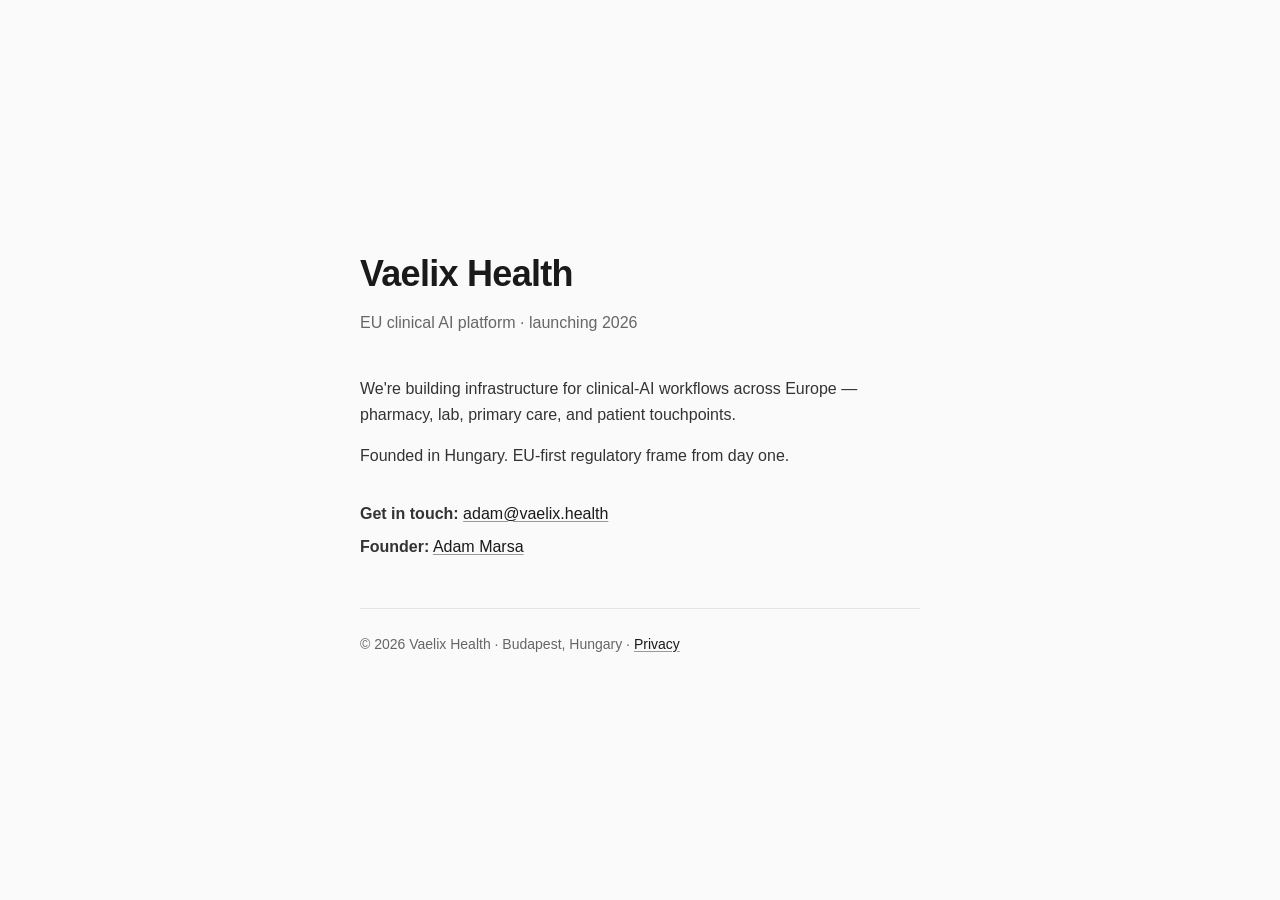
==== index.html @ f520565d "Initial commit: Vaelix Health placeholder site Static landing page + GDPR-minimum privacy policy. Do" ====
<!DOCTYPE html>
<html lang="en">
<head>
  <meta charset="UTF-8">
  <meta name="viewport" content="width=device-width, initial-scale=1.0">
  <meta name="description" content="Vaelix Health — EU clinical AI platform. Single longitudinal patient record across every healthcare touchpoint. Launching 2026.">
  <meta name="robots" content="index, follow">
  <meta property="og:title" content="Vaelix Health">
  <meta property="og:description" content="EU clinical AI platform. Launching 2026.">
  <meta property="og:url" content="https://vaelix.health">
  <meta property="og:type" content="website">
  <meta name="twitter:card" content="summary">
  <meta name="twitter:title" content="Vaelix Health">
  <meta name="twitter:description" content="EU clinical AI platform. Launching 2026.">
  <link rel="canonical" href="https://vaelix.health">
  <link rel="stylesheet" href="style.css">
  <title>Vaelix Health</title>
</head>
<body>
  <main>
    <header>
      <h1>Vaelix Health</h1>
      <p class="tagline">EU clinical AI platform · launching 2026</p>
    </header>

    <section class="intro">
      <p>
        We're building infrastructure for clinical-AI workflows across Europe —
        pharmacy, lab, primary care, and patient touchpoints.
      </p>
      <p>
        Founded in Hungary. EU-first regulatory frame from day one.
      </p>
    </section>

    <section class="contact">
      <p>
        <strong>Get in touch:</strong>
        <a href="mailto:adam@vaelix.health">adam@vaelix.health</a>
      </p>
      <p>
        <strong>Founder:</strong>
        <a href="https://linkedin.com/in/marsaadam" rel="noopener" target="_blank">Adam Marsa</a>
      </p>
    </section>

    <footer>
      <p>
        &copy; 2026 Vaelix Health · Budapest, Hungary ·
        <a href="privacy.html">Privacy</a>
      </p>
    </footer>
  </main>
</body>
</html>
---- style.css ----
/* Vaelix Health — minimal mobile-first stylesheet */

* {
  box-sizing: border-box;
  margin: 0;
  padding: 0;
}

html {
  font-family: -apple-system, BlinkMacSystemFont, "Segoe UI", Roboto, "Helvetica Neue", Arial, sans-serif;
  font-size: 16px;
  line-height: 1.6;
  -webkit-font-smoothing: antialiased;
  -moz-osx-font-smoothing: grayscale;
}

body {
  background: #fafafa;
  color: #1a1a1a;
  min-height: 100vh;
  display: flex;
  align-items: center;
  justify-content: center;
  padding: 2rem 1rem;
}

main {
  max-width: 560px;
  width: 100%;
}

header {
  margin-bottom: 2.5rem;
}

h1 {
  font-size: 2.25rem;
  font-weight: 600;
  letter-spacing: -0.02em;
  margin-bottom: 0.5rem;
}

h2 {
  font-size: 1.125rem;
  font-weight: 600;
  margin-top: 2rem;
  margin-bottom: 0.75rem;
}

.tagline {
  color: #666;
  font-size: 1rem;
}

section {
  margin-bottom: 2rem;
}

section.intro p {
  margin-bottom: 1rem;
  color: #333;
}

section.contact p {
  margin-bottom: 0.5rem;
  color: #333;
}

section.prose p {
  margin-bottom: 1rem;
  color: #333;
}

.back {
  margin-top: 2.5rem;
}

a {
  color: #1a1a1a;
  text-decoration: underline;
  text-underline-offset: 2px;
  text-decoration-color: #999;
}

a:hover {
  text-decoration-color: #1a1a1a;
}

strong {
  font-weight: 600;
}

footer {
  margin-top: 3rem;
  padding-top: 1.5rem;
  border-top: 1px solid #e5e5e5;
  color: #666;
  font-size: 0.875rem;
}

@media (prefers-color-scheme: dark) {
  body {
    background: #0a0a0a;
    color: #f0f0f0;
  }
  .tagline,
  footer,
  section.prose p,
  section.intro p,
  section.contact p {
    color: #c0c0c0;
  }
  a {
    color: #f0f0f0;
    text-decoration-color: #666;
  }
  a:hover {
    text-decoration-color: #f0f0f0;
  }
  footer {
    border-top-color: #2a2a2a;
  }
}

@media (max-width: 480px) {
  h1 {
    font-size: 1.875rem;
  }
  body {
    padding: 1.5rem 1rem;
  }
}
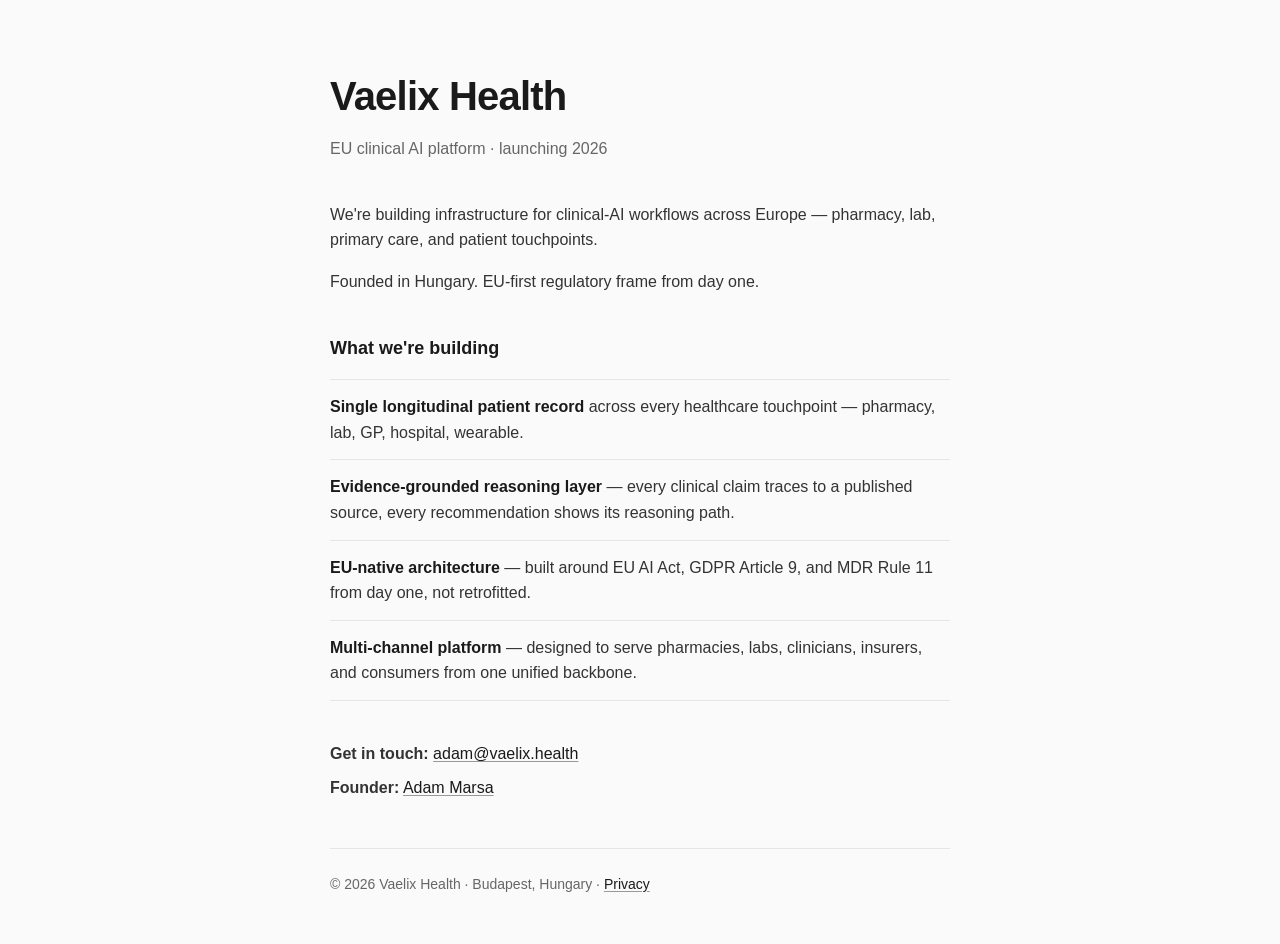
==== commit bafb374b: "Add 4-pillar section, slightly improved typography What's built section makes the placeholder more s" ====
--- a/index.html
+++ b/index.html
@@ -25,12 +25,36 @@
 
     <section class="intro">
       <p>
-        We're building infrastructure for clinical-AI workflows across Europe —
-        pharmacy, lab, primary care, and patient touchpoints.
+        We're building infrastructure for clinical-AI workflows across
+        Europe — pharmacy, lab, primary care, and patient touchpoints.
       </p>
       <p>
         Founded in Hungary. EU-first regulatory frame from day one.
       </p>
+    </section>
+
+    <section class="pillars">
+      <h2>What we're building</h2>
+      <ul>
+        <li>
+          <strong>Single longitudinal patient record</strong> across every
+          healthcare touchpoint — pharmacy, lab, GP, hospital, wearable.
+        </li>
+        <li>
+          <strong>Evidence-grounded reasoning layer</strong> — every clinical
+          claim traces to a published source, every recommendation shows its
+          reasoning path.
+        </li>
+        <li>
+          <strong>EU-native architecture</strong> — built around EU AI Act,
+          GDPR Article 9, and MDR Rule 11 from day one, not retrofitted.
+        </li>
+        <li>
+          <strong>Multi-channel platform</strong> — designed to serve
+          pharmacies, labs, clinicians, insurers, and consumers from one
+          unified backbone.
+        </li>
+      </ul>
     </section>
 
     <section class="contact">
--- a/style.css
+++ b/style.css
@@ -19,13 +19,13 @@
   color: #1a1a1a;
   min-height: 100vh;
   display: flex;
-  align-items: center;
+  align-items: flex-start;
   justify-content: center;
-  padding: 2rem 1rem;
+  padding: 4rem 1.5rem 3rem;
 }
 
 main {
-  max-width: 560px;
+  max-width: 620px;
   width: 100%;
 }
 
@@ -34,7 +34,7 @@
 }
 
 h1 {
-  font-size: 2.25rem;
+  font-size: 2.5rem;
   font-weight: 600;
   letter-spacing: -0.02em;
   margin-bottom: 0.5rem;
@@ -43,8 +43,9 @@
 h2 {
   font-size: 1.125rem;
   font-weight: 600;
-  margin-top: 2rem;
-  margin-bottom: 0.75rem;
+  margin-top: 0;
+  margin-bottom: 1rem;
+  color: #1a1a1a;
 }
 
 .tagline {
@@ -53,12 +54,32 @@
 }
 
 section {
-  margin-bottom: 2rem;
+  margin-bottom: 2.5rem;
 }
 
 section.intro p {
   margin-bottom: 1rem;
   color: #333;
+}
+
+section.pillars ul {
+  list-style: none;
+  padding: 0;
+}
+
+section.pillars li {
+  padding: 0.875rem 0;
+  border-top: 1px solid #e5e5e5;
+  color: #333;
+}
+
+section.pillars li:last-child {
+  border-bottom: 1px solid #e5e5e5;
+}
+
+section.pillars strong {
+  font-weight: 600;
+  color: #1a1a1a;
 }
 
 section.contact p {
@@ -103,12 +124,23 @@
     background: #0a0a0a;
     color: #f0f0f0;
   }
+  h1, h2 {
+    color: #f0f0f0;
+  }
   .tagline,
   footer,
   section.prose p,
   section.intro p,
-  section.contact p {
+  section.contact p,
+  section.pillars li {
     color: #c0c0c0;
+  }
+  section.pillars strong {
+    color: #f0f0f0;
+  }
+  section.pillars li,
+  section.pillars li:last-child {
+    border-color: #2a2a2a;
   }
   a {
     color: #f0f0f0;
@@ -124,9 +156,9 @@
 
 @media (max-width: 480px) {
   h1 {
-    font-size: 1.875rem;
+    font-size: 2rem;
   }
   body {
-    padding: 1.5rem 1rem;
+    padding: 2.5rem 1.25rem 2rem;
   }
 }
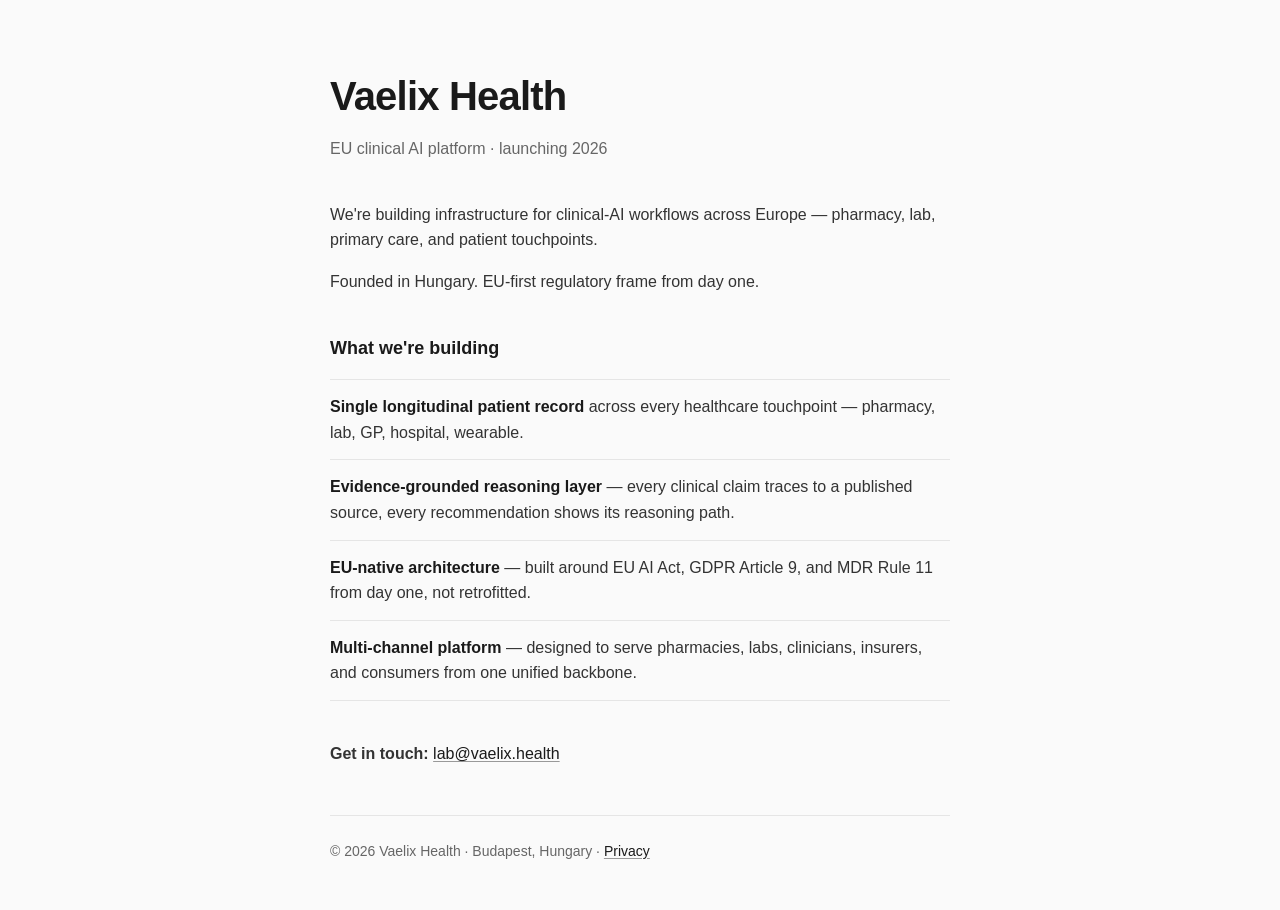
==== commit 8fd5f8f1: "Remove founder name + LinkedIn block; switch contact to lab@vaelix.health" ====
--- a/index.html
+++ b/index.html
@@ -60,11 +60,7 @@
     <section class="contact">
       <p>
         <strong>Get in touch:</strong>
-        <a href="mailto:adam@vaelix.health">adam@vaelix.health</a>
-      </p>
-      <p>
-        <strong>Founder:</strong>
-        <a href="https://linkedin.com/in/marsaadam" rel="noopener" target="_blank">Adam Marsa</a>
+        <a href="mailto:lab@vaelix.health">lab@vaelix.health</a>
       </p>
     </section>
 
